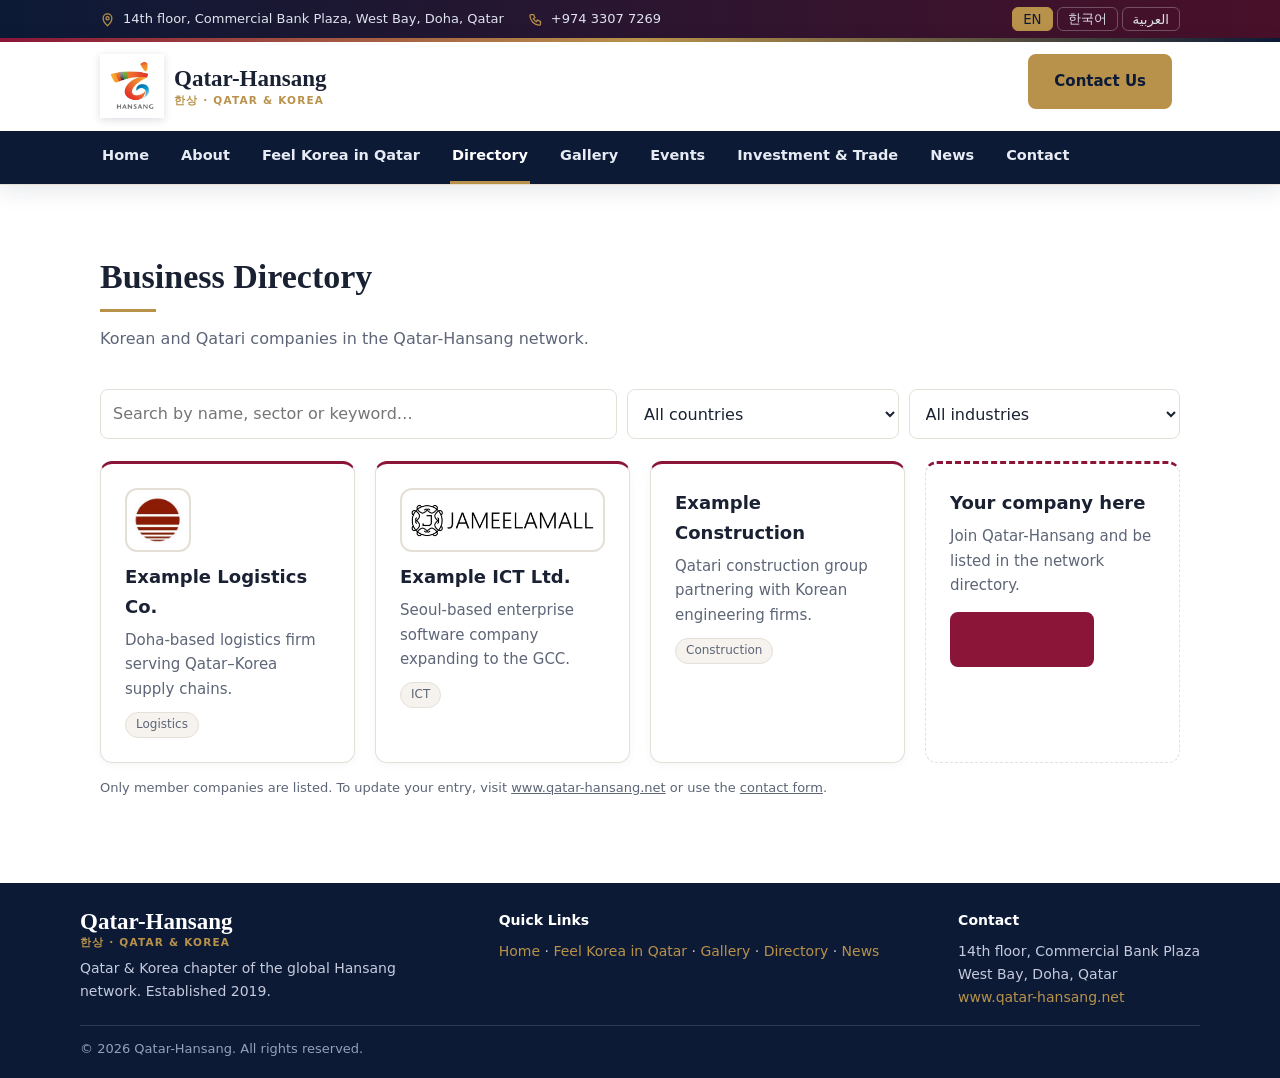
==== directory.html @ 78d310d5 "Add files via upload" ====
<!DOCTYPE html>
<html lang="en" dir="ltr">
<head>
<meta charset="utf-8">
<meta name="viewport" content="width=device-width, initial-scale=1, viewport-fit=cover">
<title>Business Directory | Qatar-Hansang</title>
<meta name="description" content="Business directory of Korean and Qatari companies in the Qatar-Hansang network — searchable by country and industry.">
<link rel="canonical" href="https://qatar-hansang.net/directory.html">
<meta property="og:title" content="Business Directory | Qatar-Hansang">
<meta property="og:url" content="https://qatar-hansang.net/directory.html">
<meta property="og:type" content="website">
<meta name="twitter:card" content="summary_large_image">
<link rel="icon" href="logo.jpg">
<link rel="apple-touch-icon" href="logo.jpg">
<link rel="stylesheet" href="style.css">
</head>
<body>

<!-- ============ SHARED HEADER START ============ -->
<div class="topbar"><div class="tb">
  <div class="tl">
    <span class="ti"><svg width="15" height="15" viewBox="0 0 24 24" fill="none" stroke="currentColor" stroke-width="2" stroke-linecap="round" aria-hidden="true"><path d="M12 22s7-6.2 7-12a7 7 0 1 0-14 0c0 5.8 7 12 7 12z"/><circle cx="12" cy="10" r="2.5"/></svg><span>14th floor, Commercial Bank Plaza, West Bay, Doha, Qatar</span></span>
    <a class="ti" href="tel:+97433077269"><svg width="15" height="15" viewBox="0 0 24 24" fill="none" stroke="currentColor" stroke-width="2" stroke-linecap="round" aria-hidden="true"><path d="M5 4h4l2 5-2.5 1.5a11 11 0 0 0 5 5L15 13l5 2v4a2 2 0 0 1-2 2A16 16 0 0 1 3 6a2 2 0 0 1 2-2z"/></svg><span>+974 3307 7269</span></a>
  </div>
  <div class="lang" role="group" aria-label="Language">
    <button type="button" data-l="en" class="on">EN</button>
    <button type="button" data-l="ko">한국어</button>
    <button type="button" data-l="ar">العربية</button>
  </div>
</div></div>

<header>
  <div class="bar">
    <a class="logo" href="index.html">
      <img class="mark" src="logo.jpg" alt="Hansang logo">
      <span class="lt">Qatar-Hansang<small>한상 · Qatar &amp; Korea</small></span>
    </a>
    <button type="button" class="burger" id="hb" aria-label="Menu" aria-expanded="false">&#9776;</button>
    <a class="btn g hcta" href="index.html#contact">Contact Us</a>
  </div>
  <div class="navrow">
    <nav id="hn">
      <a href="index.html">Home</a>
      <a href="index.html#about">About</a>
      <a href="feel-korea-in-qatar.html">Feel Korea in Qatar</a>
      <a href="directory.html" class="on">Directory</a>
      <a href="gallery.html">Gallery</a>
      <a href="index.html#events">Events</a>
      <a href="index.html#invest">Investment &amp; Trade</a>
      <a href="news.html">News</a>
      <a href="index.html#contact">Contact</a>
    </nav>
  </div>
</header>
<!-- ============ SHARED HEADER END ============ -->

<section id="directory"><div class="wrap">
  <h2>Business Directory</h2>
  <p class="sub">Korean and Qatari companies in the Qatar-Hansang network.</p>

  <div class="controls">
    <input type="search" id="dirSearch" name="q" placeholder="Search by name, sector or keyword…" aria-label="Search directory">
    <select id="dirCountry" name="country" aria-label="Filter by country">
      <option value="">All countries</option>
      <option value="qatar">Qatar</option>
      <option value="korea">Korea</option>
    </select>
    <select id="dirIndustry" name="industry" aria-label="Filter by industry">
      <option value="">All industries</option>
      <option value="construction">Construction</option>
      <option value="energy">Energy</option>
      <option value="logistics">Logistics</option>
      <option value="ict">ICT</option>
      <option value="healthcare">Healthcare</option>
      <option value="food">Food &amp; Hospitality</option>
    </select>
  </div>

  <div class="grid">
    <article class="card member" data-country="qatar" data-industry="logistics">
      <div class="mhead">
        <div class="mlogo img"><img src="company-1.png" alt="Company 1 logo"></div>
        <h3>Example Logistics Co.</h3>
      </div>
      <p>Doha-based logistics firm serving Qatar–Korea supply chains.</p>
      <span class="pill">Logistics</span>
    </article>

    <article class="card member" data-country="korea" data-industry="ict">
      <div class="mhead">
        <div class="mlogo img"><img src="company-2.png" alt="Company 2 logo"></div>
        <h3>Example ICT Ltd.</h3>
      </div>
      <p>Seoul-based enterprise software company expanding to the GCC.</p>
      <span class="pill">ICT</span>
    </article>

    <article class="card member" data-country="qatar" data-industry="construction">
      <div class="mhead">
<h3>Example Construction</h3>
      </div>
      <p>Qatari construction group partnering with Korean engineering firms.</p>
      <span class="pill">Construction</span>
    </article>

    <article class="card invite">
      <h3>Your company here</h3>
      <p>Join Qatar-Hansang and be listed in the network directory.</p>
      <a class="btn" href="index.html#contact" style="margin-top:14px">Contact Us</a>
    </article>
  </div>

  <p class="note">Only member companies are listed. To update your entry, visit <a href="https://www.qatar-hansang.net" target="_blank" rel="noopener">www.qatar-hansang.net</a> or use the <a href="index.html#contact">contact form</a>.</p>
</div></section>

<!-- ============ SHARED FOOTER START ============ -->
<footer>
  <div class="in">
    <div>
      <p class="lt" style="margin:0">Qatar-Hansang<small style="color:var(--gold)">한상 · Qatar &amp; Korea</small></p>
      <p style="margin:8px 0 0;max-width:340px">Qatar &amp; Korea chapter of the global Hansang network. Established 2019.</p>
    </div>
    <div>
      <p style="margin:0 0 8px;color:#fff;font-weight:600">Quick Links</p>
      <p style="margin:0"><a href="index.html">Home</a> · <a href="feel-korea-in-qatar.html">Feel Korea in Qatar</a> · <a href="gallery.html">Gallery</a> · <a href="directory.html">Directory</a> · <a href="news.html">News</a></p>
    </div>
    <div>
      <p style="margin:0 0 8px;color:#fff;font-weight:600">Contact</p>
      <p style="margin:0">14th floor, Commercial Bank Plaza<br>West Bay, Doha, Qatar<br><a href="https://www.qatar-hansang.net" target="_blank" rel="noopener">www.qatar-hansang.net</a></p>
    </div>
  </div>
  <p class="copy">© <span id="yr"></span> Qatar-Hansang. All rights reserved.</p>
</footer>
<script>document.getElementById('yr').textContent=new Date().getFullYear();</script>

<div id="lb" hidden>
  <button type="button" aria-label="Close">×</button>
  <img alt="">
</div>
<script src="script.js" defer></script>
<!-- ============ SHARED FOOTER END ============ -->
</body>
</html>
---- style.css ----
/* =====================================================================
   Qatar-Hansang — Global stylesheet
   ===================================================================== */

/* ---------- Design tokens ---------- */
:root {
  --bg: #fff;
  --alt: #f6f3ee;
  --text: #1a2133;
  --muted: #5d6577;
  --brand: #8a1538;
  --navy: #0c1a36;
  --gold: #b8924a;
  --line: #e4e0d8;
  --card: #fff;
}
@media (prefers-color-scheme: dark) {
  :root:not([data-theme="light"]) {
    --bg: #0e1320;
    --alt: #131a2b;
    --text: #e8ebf3;
    --muted: #a3abbf;
    --brand: #c4405f;
    --navy: #08132a;
    --gold: #d4b06a;
    --line: #263049;
    --card: #18203a;
  }
}
:root[data-theme="dark"] {
  --bg: #0e1320;
  --alt: #131a2b;
  --text: #e8ebf3;
  --muted: #a3abbf;
  --brand: #c4405f;
  --navy: #08132a;
  --gold: #d4b06a;
  --line: #263049;
  --card: #18203a;
}

/* ---------- Base reset ---------- */
*,
*::before,
*::after { box-sizing: border-box; }

html {
  scroll-behavior: smooth;
  scroll-padding-top: 76px;
}

body {
  margin: 0;
  background: var(--bg);
  color: var(--text);
  font: 16px/1.65 system-ui, -apple-system, "Segoe UI", "Noto Sans KR",
        "Malgun Gothic", "Noto Sans Arabic", Tahoma, Roboto, sans-serif;
  padding-top: env(safe-area-inset-top, 0px);
  padding-bottom: env(safe-area-inset-bottom, 0px);
}

a { color: inherit; }

h1, h2 {
  font-family: Georgia, "Times New Roman", serif;
  font-weight: 700;
}

/* ---------- Top bar ---------- */
.topbar {
  background: linear-gradient(90deg, var(--navy), #4a1029);
  color: #dfe3ee;
  font-size: 13px;
}
.tb {
  max-width: 1120px;
  margin: auto;
  padding: 7px 20px;
  display: flex;
  justify-content: space-between;
  align-items: center;
  gap: 14px;
  flex-wrap: wrap;
}
.tl { display: flex; gap: 24px; flex-wrap: wrap; }
.ti {
  display: inline-flex;
  gap: 8px;
  align-items: center;
  color: #dfe3ee;
  text-decoration: none;
}
.ti svg { color: var(--gold); flex-shrink: 0; }
a.ti:hover { color: #fff; }

/* ---------- Header / nav ---------- */
header {
  position: sticky;
  top: env(safe-area-inset-top, 0px);
  z-index: 20;
  background: var(--bg);
  border-bottom: 1px solid var(--line);
  box-shadow: 0 6px 22px rgba(12, 26, 54, 0.1);
}
header::before {
  content: "";
  display: block;
  height: 4px;
  background: linear-gradient(90deg, var(--brand), var(--gold), var(--navy));
}

.bar {
  max-width: 1120px;
  margin: auto;
  padding: 12px 20px;
  display: flex;
  align-items: center;
  justify-content: space-between;
  gap: 26px;
}
.logo {
  display: flex;
  align-items: center;
  gap: 10px;
  text-decoration: none;
  flex-shrink: 0;
}
.bar .mark { height: 64px; width: 64px; box-shadow: 0 2px 8px rgba(12, 26, 54, 0.15); }

.lt {
  font-family: Georgia, serif;
  font-weight: 700;
  font-size: 23px;
  line-height: 1.1;
  color: var(--text);
}
.lt small {
  display: block;
  font-family: system-ui, sans-serif;
  font-size: 10.5px;
  font-weight: 600;
  letter-spacing: 1.2px;
  text-transform: uppercase;
  color: var(--gold);
  margin-top: 3px;
}

.burger {
  display: none;
  margin-left: auto;
  background: none;
  border: 1px solid var(--line);
  border-radius: 8px;
  padding: 6px 11px;
  color: var(--text);
  font-size: 22px;
  cursor: pointer;
  line-height: 1;
}

.hcta {
  margin: 0;
  padding: 10px 20px;
  font-size: 14px;
  white-space: nowrap;
  flex-shrink: 0;
}

/* Nav row (below the logo bar) */
.navrow { background: var(--navy); }
.navrow nav {
  max-width: 1120px;
  margin: auto;
  padding: 0 20px;
  display: flex;
  justify-content: flex-start;
  gap: 28px;
  flex: none;
  position: static;
}
.navrow nav a {
  color: #e6ebf4;
  padding: 13px 2px;
  border-bottom: 3px solid transparent;
  text-decoration: none;
  font-size: 14.5px;
  font-weight: 600;
  white-space: nowrap;
}
.navrow nav a:hover,
.navrow nav a.on { color: #fff; border-color: var(--gold); }

/* Language switcher */
.lang { display: flex; gap: 4px; flex-shrink: 0; }
.lang button {
  border: 1px solid #ffffff44;
  background: transparent;
  color: #dfe3ee;
  border-radius: 6px;
  padding: 2px 10px;
  font: 600 12px inherit;
  font-family: inherit;
  cursor: pointer;
}
.lang button.on {
  background: var(--gold);
  border-color: var(--gold);
  color: #0c1a36;
}

/* ---------- Hero ---------- */
.hero {
  position: relative;
  overflow: hidden;
  color: #fff;
  background: #0c1a36;
}
.slides,
.slide,
.shade { position: absolute; inset: 0; }
.slide {
  background-size: cover;
  background-position: center;
  opacity: 0;
  transition: opacity 1.2s ease;
}
.slide.on { opacity: 1; }
.shade {
  background: linear-gradient(
    100deg,
    rgba(8, 19, 42, 0.93) 0%,
    rgba(8, 19, 42, 0.72) 55%,
    rgba(138, 21, 56, 0.38) 100%
  );
}
[dir="rtl"] .shade { transform: scaleX(-1); }

.hero .wrap {
  position: relative;
  z-index: 1;
  padding: 120px 20px 96px;
}

.dots {
  position: absolute;
  bottom: 18px;
  left: 50%;
  transform: translateX(-50%);
  display: flex;
  gap: 8px;
  z-index: 2;
}
.dots button {
  width: 10px;
  height: 10px;
  padding: 0;
  border-radius: 50%;
  border: 0;
  background: #ffffff66;
  cursor: pointer;
}
.dots button.on {
  background: var(--gold);
  width: 26px;
  border-radius: 6px;
}

/* ---------- Generic layout ---------- */
.wrap {
  max-width: 1120px;
  margin: auto;
  padding: 72px 20px;
}
.eyebrow {
  margin: 0 0 14px;
  font-size: 13px;
  font-weight: 600;
  letter-spacing: 2px;
  text-transform: uppercase;
  color: var(--gold);
}
.hero h1 {
  font-size: clamp(34px, 5.2vw, 58px);
  line-height: 1.1;
  margin: 0 0 18px;
  max-width: 760px;
}
.hero p.lead {
  max-width: 600px;
  color: #dfe3ee;
  font-size: 18px;
  margin: 0;
}
.tags { display: flex; flex-wrap: wrap; gap: 8px; margin: 22px 0 30px; }
.tags span {
  border: 1px solid #ffffff59;
  border-radius: 99px;
  padding: 4px 16px;
  font-size: 14px;
  background: #ffffff14;
}

section:nth-of-type(even) { background: var(--alt); }
h2 {
  font-size: 34px;
  margin: 0 0 10px;
  line-height: 1.2;
}
h2::after {
  content: "";
  display: block;
  width: 56px;
  height: 3px;
  background: var(--gold);
  margin-top: 12px;
}
.sub {
  color: var(--muted);
  margin: 14px 0 36px;
  max-width: 660px;
}
h3 { margin: 0 0 6px; font-size: 18px; }

/* ---------- Buttons ---------- */
.btn {
  display: inline-block;
  padding: 13px 24px;
  border-radius: 8px;
  font-weight: 600;
  text-decoration: none;
  border: 2px solid var(--brand);
  background: var(--brand);
  color: #fff;
  cursor: pointer;
  font-size: 15px;
  font-family: inherit;
  margin: 0 8px 10px 0;
  transition: 0.2s;
}
.btn:hover { transform: translateY(-1px); box-shadow: 0 6px 16px rgba(0, 0, 0, 0.2); }
.btn.g { background: var(--gold); border-color: var(--gold); color: #0c1a36; }
.btn.o { background: transparent; border-color: #ffffffb3; }

/* ---------- Cards & grids ---------- */
.grid {
  display: grid;
  grid-template-columns: repeat(auto-fit, minmax(250px, 1fr));
  gap: 20px;
}
.card {
  background: var(--card);
  border: 1px solid var(--line);
  border-radius: 12px;
  padding: 24px;
  border-top: 3px solid var(--brand);
  box-shadow: 0 2px 10px rgba(12, 26, 54, 0.04);
}
.card p { margin: 0; color: var(--muted); font-size: 15px; }
.card a { color: var(--brand); font-weight: 600; }
.pill {
  display: inline-block;
  font-size: 12px;
  padding: 2px 10px;
  border-radius: 99px;
  background: var(--alt);
  border: 1px solid var(--line);
  color: var(--muted);
  margin-top: 10px;
}
.date {
  color: var(--brand);
  font-weight: 700;
  font-size: 13px;
  text-transform: uppercase;
  letter-spacing: 0.5px;
}

.two {
  display: grid;
  grid-template-columns: repeat(auto-fit, minmax(280px, 1fr));
  gap: 32px;
}

/* ---------- Chair (leadership highlight) ---------- */
.chair {
  display: flex;
  gap: 32px;
  align-items: center;
  background: linear-gradient(135deg, #8a1538, #5c0d25);
  color: #fff;
  border-radius: 20px;
  padding: 36px;
  width: 100%;
}
.chair h3 {
  font-family: Georgia, serif;
  font-size: 32px;
  color: #fff;
  margin: 0 0 8px;
}
.chair p { margin: 0; color: #d5d9e6; font-size: 15px; max-width: 480px; }
.avatar { width: 104px; height: 104px; border-radius: 50%; object-fit: cover; border: 3px solid var(--gold); flex-shrink: 0; }
.avatar.big { width: 150px; height: 150px; border: 4px solid var(--gold); box-shadow: 0 0 0 6px #ffffff1a; }

/* ---------- Photo album ---------- */
.album {
  display: grid;
  grid-template-columns: repeat(auto-fill, minmax(210px, 1fr));
  gap: 14px;
}
.album figure {
  margin: 0;
  position: relative;
  overflow: hidden;
  border-radius: 12px;
  border: 1px solid var(--line);
  cursor: zoom-in;
  background: var(--navy);
}
.album img {
  width: 100%;
  aspect-ratio: 4 / 5;
  object-fit: cover;
  object-position: top;
  display: block;
  transition: transform 0.35s;
}
.album figure:hover img { transform: scale(1.05); }
.album figcaption {
  position: absolute;
  left: 0;
  right: 0;
  bottom: 0;
  padding: 26px 12px 10px;
  background: linear-gradient(transparent, rgba(8, 19, 42, 0.9));
  color: #fff;
  font-size: 13px;
}

.albumwrap {
  margin-top: 24px;
  background: linear-gradient(135deg, #8a1538, #5c0d25);
  border-radius: 20px;
  padding: 36px;
  color: #fff;
  width: 100%;
}
.albumwrap h3 { font-family: Georgia, serif; font-size: 28px; color: #fff; margin: 0; }
.albumwrap h3::after {
  content: "";
  display: block;
  width: 56px;
  height: 3px;
  background: var(--gold);
  margin-top: 10px;
}
.alsub { color: #c5cbdc; margin: 14px 0 26px; max-width: 640px; font-size: 15px; }
.albumwrap .album { grid-template-columns: repeat(auto-fit, minmax(200px, 1fr)); gap: 18px; }
.albumwrap .album figure {
  background: #fff;
  padding: 8px 8px 0;
  border-radius: 6px;
  border: 0;
  box-shadow: 0 8px 22px rgba(0, 0, 0, 0.35);
  transition: transform 0.25s;
}
.albumwrap .album figure:hover { transform: translateY(-4px) rotate(-0.6deg); }
.albumwrap .album figcaption {
  position: static;
  background: none;
  color: #1a2133;
  padding: 10px 4px 12px;
  font-size: 13px;
}
.albumwrap .album img { border-radius: 3px; }

/* ---------- Lightbox ---------- */
#lb {
  position: fixed;
  inset: 0;
  z-index: 100;
  background: rgba(5, 10, 25, 0.92);
  display: flex;
  align-items: center;
  justify-content: center;
  padding: 24px;
  cursor: zoom-out;
}
#lb[hidden] { display: none; }
#lb img { max-width: 100%; max-height: 100%; border-radius: 8px; }
#lb button {
  position: absolute;
  top: calc(14px + env(safe-area-inset-top, 0px));
  right: 18px;
  background: none;
  border: 0;
  color: #fff;
  font-size: 38px;
  cursor: pointer;
  line-height: 1;
}
#lb.single { display: block; overflow: auto; padding: 16px; }
#lb.single[hidden] { display: none; }
#lb.single img { width: 1500px; max-width: none; display: block; margin: 40px auto 16px; border-radius: 6px; }
#lb.single .nav { display: none; }
#lb.single button { position: fixed; }
#lb .nav { position: absolute; top: 50%; transform: translateY(-50%); font-size: 56px; padding: 0 14px; }

/* ---------- Forms ---------- */
input,
select,
textarea {
  font: inherit;
  padding: 11px 12px;
  border: 1px solid var(--line);
  border-radius: 8px;
  background: var(--card);
  color: var(--text);
  width: 100%;
}
form label { display: block; font-size: 14px; font-weight: 600; margin: 12px 0 4px; }
.controls { display: flex; flex-wrap: wrap; gap: 10px; margin-bottom: 22px; }
.controls input { flex: 2; min-width: 200px; }
.controls select { flex: 1; min-width: 150px; }

/* Contact box */
.contactbox {
  display: grid;
  grid-template-columns: 1.4fr 1fr;
  border: 2px solid var(--brand);
  border-radius: 16px;
  overflow: hidden;
  background: var(--card);
  box-shadow: 0 12px 34px rgba(12, 26, 54, 0.12);
}
.cform { padding: 34px; }
.cform label { margin: 8px 0 3px; }
.cform .note { margin: 0 0 4px !important; }
.cinfo {
  background: var(--navy);
  color: #dfe3ee;
  padding: 34px;
  border-left: 4px solid var(--gold);
}
[dir="rtl"] .cinfo { border-left: 0; border-right: 4px solid var(--gold); }
.cinfo h3 { margin-bottom: 8px !important; }
.ci {
  display: flex;
  gap: 14px;
  padding: 10px 0;
  border-top: 1px solid #ffffff26;
  font-size: 15px;
}
.ci b {
  display: block;
  color: var(--gold);
  font-size: 12px;
  letter-spacing: 1.2px;
  text-transform: uppercase;
  margin-bottom: 3px;
}
.ci svg { flex-shrink: 0; margin-top: 2px; }

/* Map */
.mapbox {
  margin-top: 28px;
  border: 2px solid var(--brand);
  border-radius: 16px;
  overflow: hidden;
  background: var(--card);
}
.mapbox iframe { width: 100%; height: 340px; border: 0; display: block; }
.mapbar {
  display: flex;
  justify-content: space-between;
  gap: 12px;
  flex-wrap: wrap;
  padding: 12px 18px;
  border-top: 2px solid var(--brand);
  font-size: 14px;
  font-weight: 600;
}
.mapbar a { color: var(--brand); text-decoration: none; }
#contact .wrap { padding: 44px 20px; }
#contact .sub { margin: 10px 0 22px; }
#mm { height: 76px; min-height: 0; }

/* ---------- Apply (membership) ---------- */
.apply {
  margin-top: 40px;
  max-width: 700px;
  background: var(--card);
  border: 2px solid var(--brand);
  border-radius: 16px;
  padding: 32px;
  box-shadow: 0 10px 30px rgba(12, 26, 54, 0.08);
}
.step { display: flex; gap: 18px; padding-bottom: 26px; position: relative; }
.step:not(:last-child)::before {
  content: "";
  position: absolute;
  left: 17px;
  top: 40px;
  bottom: 6px;
  width: 2px;
  background: var(--line);
}
[dir="rtl"] .step:not(:last-child)::before { left: auto; right: 17px; }
.num {
  width: 36px;
  height: 36px;
  border-radius: 50%;
  background: var(--brand);
  color: #fff;
  display: flex;
  align-items: center;
  justify-content: center;
  font-weight: 700;
  flex-shrink: 0;
}
.step > div { flex: 1; min-width: 0; }
.step h4 { margin: 7px 0 6px; font-size: 17px; }
.radios { display: flex; gap: 10px; flex-wrap: wrap; }
.rc {
  flex: 1;
  min-width: 140px;
  border: 1px solid var(--line);
  border-radius: 10px;
  padding: 12px 14px;
  cursor: pointer;
  display: flex;
  gap: 10px;
  align-items: center;
  font-weight: 600;
  margin: 0;
}
.rc input { width: auto; margin: 0; }

/* Two-column apply row */
.apply2 {
  margin-top: 40px;
  border: 2px solid var(--brand);
  border-radius: 16px;
  background: var(--card);
  padding: 22px 26px;
  display: grid;
  grid-template-columns: minmax(200px, 1fr) 3fr;
  gap: 24px;
  align-items: center;
  box-shadow: 0 8px 24px rgba(12, 26, 54, 0.08);
}
.row {
  display: grid;
  grid-template-columns: 1.2fr 1.4fr 1.2fr 0.9fr auto;
  gap: 10px;
  align-items: center;
}
.row .btn { margin: 0; }

/* ---------- Member cards (directory) ---------- */
.member .mhead {
  display: flex;
  gap: 14px;
  align-items: center;
  flex-direction: column;
  align-items: flex-start;
  gap: 10px;
}
.mlogo {
  width: 60px;
  height: 60px;
  border-radius: 12px;
  background: var(--navy);
  color: var(--gold);
  display: flex;
  align-items: center;
  justify-content: center;
  font-family: Georgia, serif;
  font-weight: 700;
  font-size: 22px;
  overflow: hidden;
  flex-shrink: 0;
  border: 2px solid var(--gold);
}
.mlogo img { width: 100%; height: 100%; object-fit: contain; background: #fff; }
.mlogo.img {
  width: auto;
  height: 64px;
  min-width: 64px;
  max-width: 100%;
  padding: 4px;
  background: #fff;
  border-color: var(--line);
}
.mlogo.img img { height: 100%; width: auto; max-width: 100%; object-fit: contain; padding: 3px; }

/* Invite card (directory) */
.invite {
  border-style: dashed;
  border-top-style: dashed;
  background: transparent;
  box-shadow: none;
}

/* Hide members filtered out */
.member[hidden] { display: none !important; }

/* ---------- Footer ---------- */
footer {
  background: var(--navy);
  color: #c5cbdc;
  padding: 26px 20px 18px;
  font-size: 14px;
}
footer .in {
  max-width: 1120px;
  margin: auto;
  display: flex;
  flex-wrap: wrap;
  gap: 28px;
  justify-content: space-between;
}
footer .lt { color: #fff; }
footer a { color: var(--gold); text-decoration: none; }
footer .copy {
  max-width: 1120px;
  margin: 16px auto 0;
  padding-top: 12px;
  border-top: 1px solid #ffffff22;
  font-size: 13px;
  color: #94a0bb;
}
footer .mark {
  background: #fff;
  border-radius: 12px;
  padding: 4px;
  height: 56px;
  width: 56px;
  object-fit: contain;
}

/* ---------- Key-facility map (footer block) ---------- */
.fk { margin-top: 56px; padding-top: 40px; border-top: 2px solid var(--line); }
.fkh { font-family: Georgia, serif; font-size: 28px; margin: 0; color: var(--navy); }
@media (prefers-color-scheme: dark) { .fkh { color: #fff; } }
.fkh::after {
  content: "";
  display: block;
  width: 56px;
  height: 3px;
  background: var(--gold);
  margin-top: 10px;
}
.fkmap {
  margin: 0 0 24px;
  border: 2px solid var(--brand);
  border-radius: 16px;
  overflow: hidden;
  background: var(--card);
  box-shadow: 0 10px 28px rgba(12, 26, 54, 0.12);
}
.fkmap img { width: 100%; display: block; cursor: zoom-in; max-height: 620px; object-fit: cover; object-position: top; }
.fkmap figcaption {
  display: flex;
  justify-content: space-between;
  align-items: center;
  gap: 12px;
  flex-wrap: wrap;
  padding: 12px 18px;
  border-top: 2px solid var(--brand);
  font-size: 14px;
  font-weight: 600;
}
.fkmap .btn { margin: 0; padding: 8px 16px; font-size: 13px; }

.chips { display: flex; flex-wrap: wrap; gap: 8px; margin-bottom: 20px; }
.chip2 {
  border: 1px solid var(--line);
  background: var(--card);
  color: var(--text);
  border-radius: 99px;
  padding: 6px 14px;
  font: 600 13px inherit;
  font-family: inherit;
  cursor: pointer;
  display: inline-flex;
  gap: 7px;
  align-items: center;
}
.chip2 i { width: 10px; height: 10px; border-radius: 50%; display: inline-block; }
.chip2.on { background: var(--brand); border-color: var(--brand); color: #fff; }

.fkgrid { grid-template-columns: repeat(2, 1fr) !important; gap: 14px; }
.fi {
  display: flex;
  gap: 14px;
  align-items: flex-start;
  background: var(--card);
  border: 1px solid var(--line);
  border-radius: 12px;
  padding: 14px 16px;
  border-top: 3px solid var(--brand);
}
.fi .ft { flex: 1; min-width: 0; }
.fi h4 { margin: 0; font-size: 15.5px; line-height: 1.3; }
.fi .ko { color: var(--muted); font-size: 13.5px; }
.fi .nt { font-size: 12.5px; color: var(--brand); font-weight: 600; margin-top: 2px; }
.fi a.fl { display: inline-block; margin-top: 6px; font-size: 13px; font-weight: 700; color: var(--brand); }
.fi a.qr { flex-shrink: 0; display: block; margin-inline-start: auto; }
.fi .qr img { width: 84px; height: 84px; display: block; background: #fff; border: 1px solid var(--line); border-radius: 8px; image-rendering: pixelated; }

.fn {
  width: 34px;
  height: 34px;
  border-radius: 50%;
  color: #fff;
  font-weight: 700;
  font-size: 14px;
  display: flex;
  align-items: center;
  justify-content: center;
  flex-shrink: 0;
}

/* ---------- Misc ---------- */
.note { font-size: 13px; color: var(--muted); margin-top: 14px; }
ul.clean { padding-left: 18px; margin: 8px 0 0; color: var(--muted); }

/* ---------- Responsive ---------- */
@media (max-width: 1000px) {
  .burger { display: block; }
  .hcta { display: none; }
  .bar { flex-wrap: wrap; }
  .navrow nav {
    display: none;
    flex-direction: column;
    gap: 0;
    padding: 6px 20px 10px;
    border: 0;
  }
  .navrow nav.open { display: flex; }
  .navrow nav a { padding: 12px 0; border-bottom: 1px solid #ffffff22; }
}
@media (min-width: 1001px) { .burger { display: none; } }
@media (max-width: 900px) {
  .apply2 { grid-template-columns: 1fr; }
  .row { grid-template-columns: 1fr 1fr; }
  .row .btn { grid-column: 1 / -1; }
}
@media (max-width: 760px) {
  .contactbox { grid-template-columns: 1fr; }
  .cinfo { border-left: 0; border-top: 4px solid var(--gold); }
  [dir="rtl"] .cinfo { border-right: 0; }
  .apply { padding: 22px; }
  .fkgrid { grid-template-columns: 1fr !important; }
}
@media (max-width: 820px) {
  .bar { flex-wrap: wrap; }
}
@media (max-width: 560px) {
  .chair { flex-direction: column; text-align: center; padding: 26px; }
  .row { grid-template-columns: 1fr; }
  .albumwrap { padding: 24px 18px; }
  .tl { gap: 6px 16px; font-size: 12px; }
}
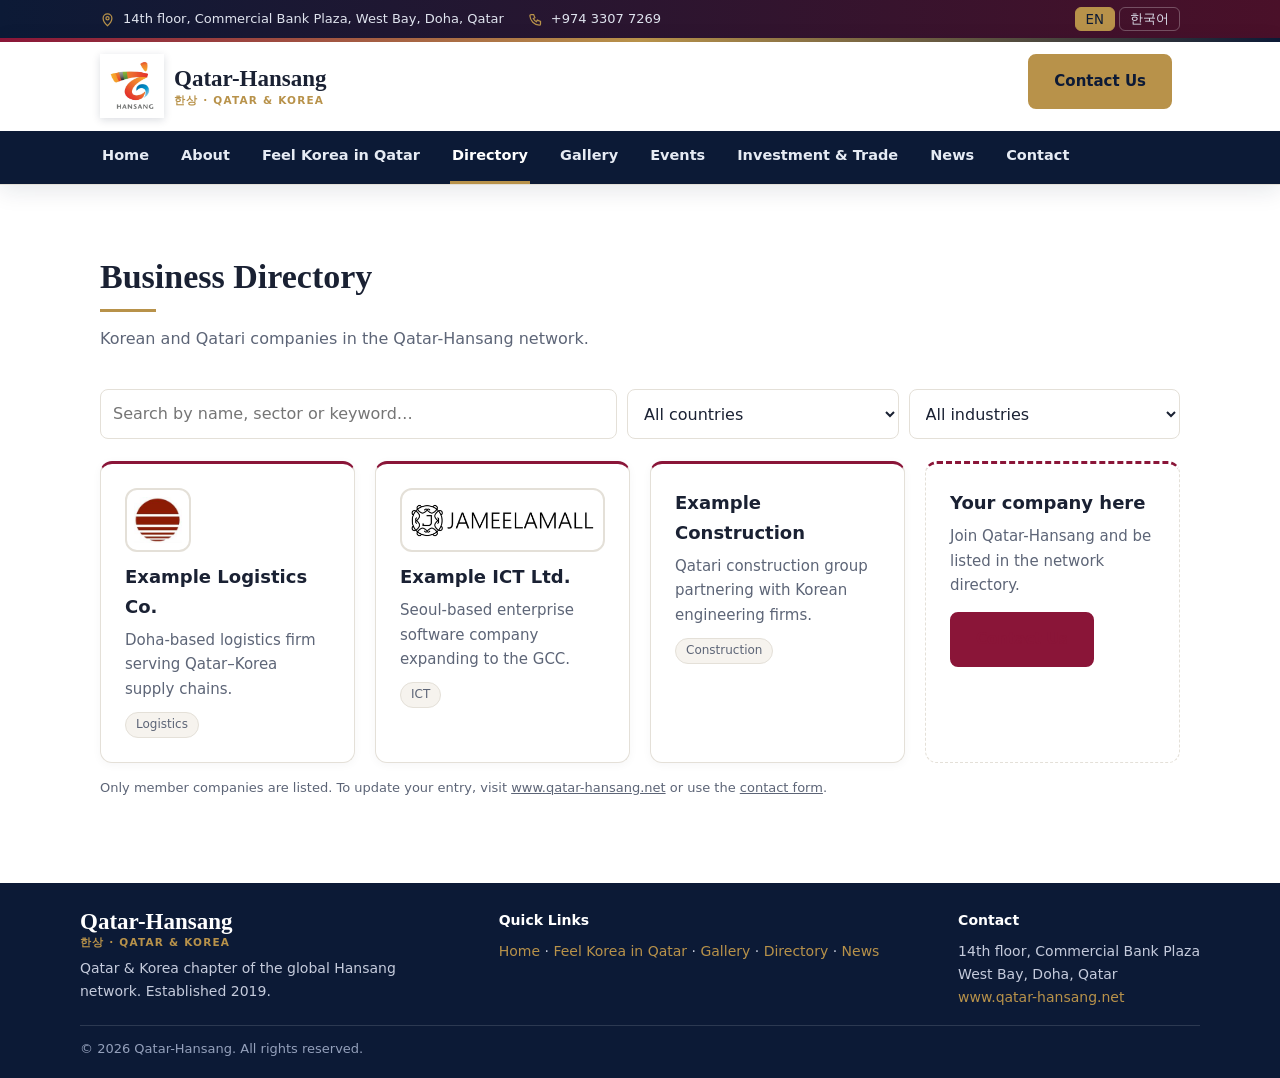
==== commit 45b2dda5: "Update directory.html" ====
--- a/directory.html
+++ b/directory.html
@@ -25,7 +25,6 @@
   <div class="lang" role="group" aria-label="Language">
     <button type="button" data-l="en" class="on">EN</button>
     <button type="button" data-l="ko">한국어</button>
-    <button type="button" data-l="ar">العربية</button>
   </div>
 </div></div>
 
@@ -96,7 +95,7 @@
     </article>
 
     <article class="card member" data-country="qatar" data-industry="construction">
-      <div class="mhead">
+      <div class="mhead">
 <h3>Example Construction</h3>
       </div>
       <p>Qatari construction group partnering with Korean engineering firms.</p>
@@ -137,7 +136,9 @@
   <button type="button" aria-label="Close">×</button>
   <img alt="">
 </div>
+<script src="lang/i18n.js"></script>
+<script src="lang/i18n-init.js"></script>
 <script src="script.js" defer></script>
 <!-- ============ SHARED FOOTER END ============ -->
 </body>
-</html>+</html>
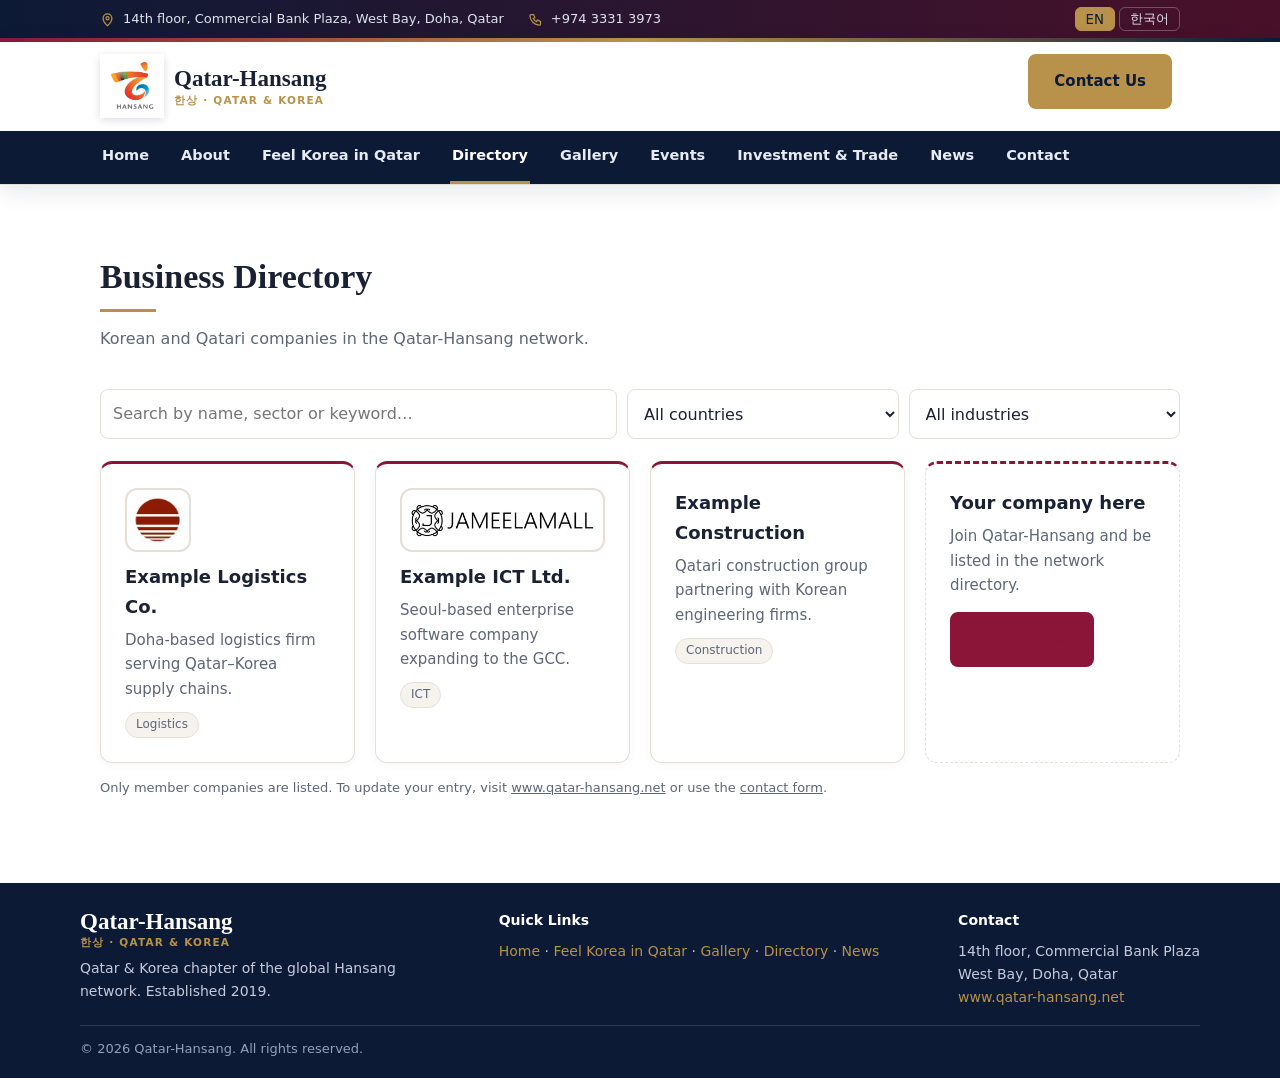
==== commit 8f4f00e2: "Update directory.html" ====
--- a/directory.html
+++ b/directory.html
@@ -20,7 +20,7 @@
 <div class="topbar"><div class="tb">
   <div class="tl">
     <span class="ti"><svg width="15" height="15" viewBox="0 0 24 24" fill="none" stroke="currentColor" stroke-width="2" stroke-linecap="round" aria-hidden="true"><path d="M12 22s7-6.2 7-12a7 7 0 1 0-14 0c0 5.8 7 12 7 12z"/><circle cx="12" cy="10" r="2.5"/></svg><span>14th floor, Commercial Bank Plaza, West Bay, Doha, Qatar</span></span>
-    <a class="ti" href="tel:+97433077269"><svg width="15" height="15" viewBox="0 0 24 24" fill="none" stroke="currentColor" stroke-width="2" stroke-linecap="round" aria-hidden="true"><path d="M5 4h4l2 5-2.5 1.5a11 11 0 0 0 5 5L15 13l5 2v4a2 2 0 0 1-2 2A16 16 0 0 1 3 6a2 2 0 0 1 2-2z"/></svg><span>+974 3307 7269</span></a>
+    <a class="ti" href="tel:+97433077269"><svg width="15" height="15" viewBox="0 0 24 24" fill="none" stroke="currentColor" stroke-width="2" stroke-linecap="round" aria-hidden="true"><path d="M5 4h4l2 5-2.5 1.5a11 11 0 0 0 5 5L15 13l5 2v4a2 2 0 0 1-2 2A16 16 0 0 1 3 6a2 2 0 0 1 2-2z"/></svg><span>+974 3331 3973</span></a>
   </div>
   <div class="lang" role="group" aria-label="Language">
     <button type="button" data-l="en" class="on">EN</button>
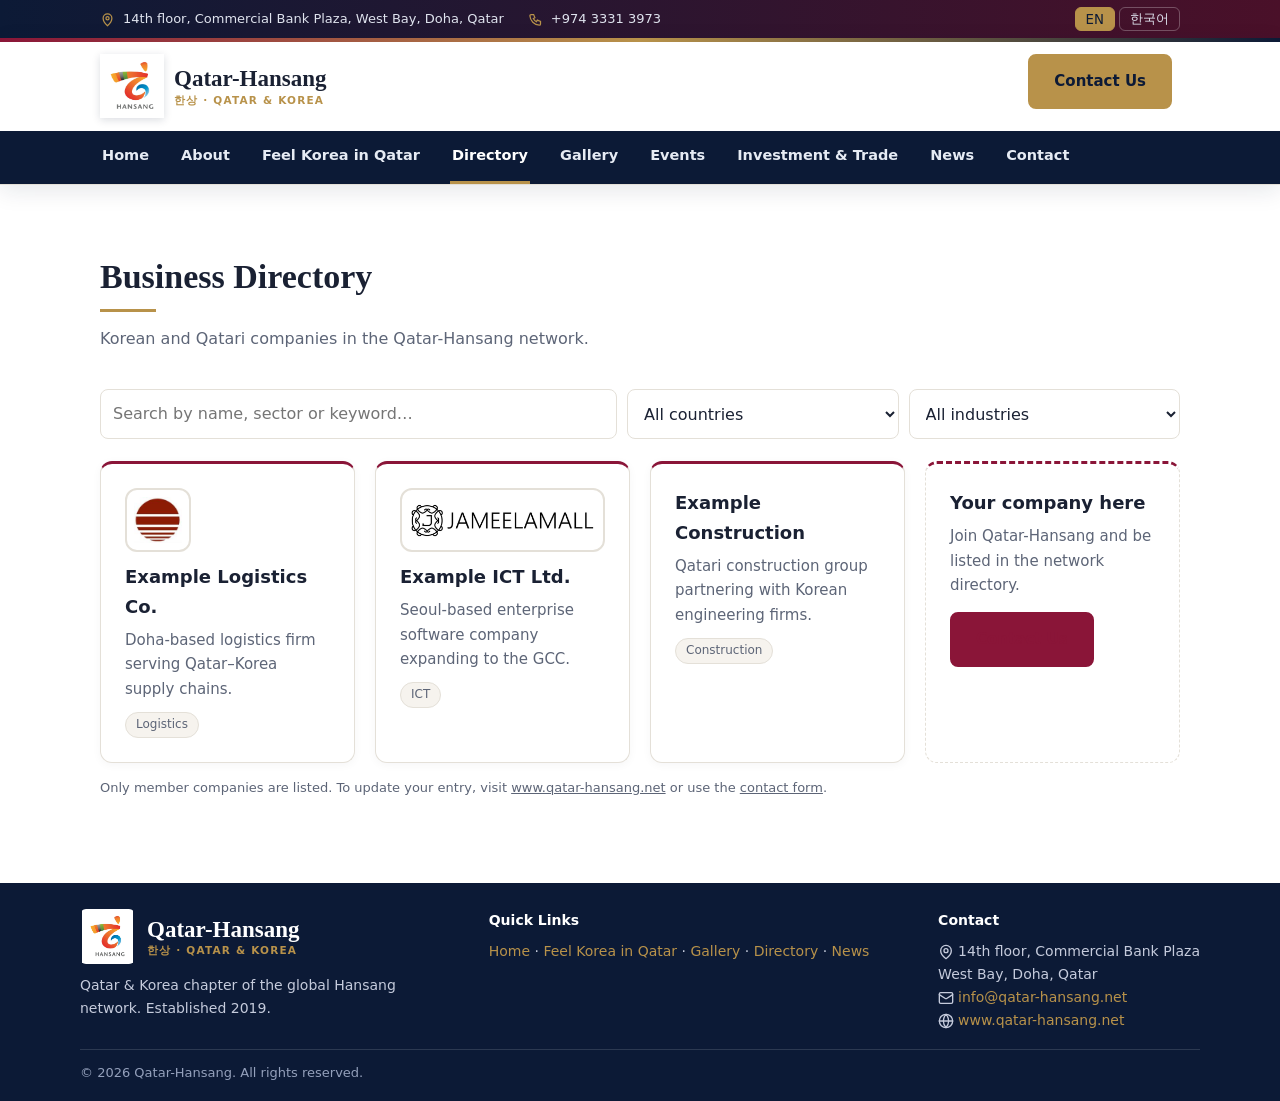
==== commit 52d30389: "Update directory.html" ====
--- a/directory.html
+++ b/directory.html
@@ -1,5 +1,5 @@
 <!DOCTYPE html>
-<html lang="en" dir="ltr">
+<html lang="en" dir="ltr" translate="no">
 <head>
 <meta charset="utf-8">
 <meta name="viewport" content="width=device-width, initial-scale=1, viewport-fit=cover">
@@ -115,17 +115,33 @@
 <!-- ============ SHARED FOOTER START ============ -->
 <footer>
   <div class="in">
-    <div>
-      <p class="lt" style="margin:0">Qatar-Hansang<small style="color:var(--gold)">한상 · Qatar &amp; Korea</small></p>
-      <p style="margin:8px 0 0;max-width:340px">Qatar &amp; Korea chapter of the global Hansang network. Established 2019.</p>
-    </div>
+    
+<div>
+  <div style="display:flex;align-items:center;gap:12px;margin-bottom:10px">
+    <img src="logo.jpg"
+         alt="Qatar-Hansang Logo"
+         style="width:55px;height:55px;object-fit:contain;border-radius:6px;">
+    <p class="lt" style="margin:0">
+      Qatar-Hansang
+      <small style="color:var(--gold)">한상 · Qatar &amp; Korea</small>
+    </p>
+  </div>
+  <p style="margin:8px 0 0;max-width:340px">
+    Qatar &amp; Korea chapter of the global Hansang network. Established 2019.
+  </p>
+</div>
+
     <div>
       <p style="margin:0 0 8px;color:#fff;font-weight:600">Quick Links</p>
       <p style="margin:0"><a href="index.html">Home</a> · <a href="feel-korea-in-qatar.html">Feel Korea in Qatar</a> · <a href="gallery.html">Gallery</a> · <a href="directory.html">Directory</a> · <a href="news.html">News</a></p>
     </div>
     <div>
       <p style="margin:0 0 8px;color:#fff;font-weight:600">Contact</p>
-      <p style="margin:0">14th floor, Commercial Bank Plaza<br>West Bay, Doha, Qatar<br><a href="https://www.qatar-hansang.net" target="_blank" rel="noopener">www.qatar-hansang.net</a></p>
+      <p style="margin:0">
+        <span class="contact-item"><svg width="16" height="16" viewBox="0 0 24 24" fill="none" stroke="currentColor" stroke-width="2" stroke-linecap="round" stroke-linejoin="round" style="vertical-align:middle;margin-right:4px"><path d="M20 10c0 6-8 12-8 12s-8-6-8-12a8 8 0 0 1 16 0Z"/><circle cx="12" cy="10" r="3"/></svg>14th floor, Commercial Bank Plaza<br>West Bay, Doha, Qatar</span><br>
+        <span class="contact-item"><svg width="16" height="16" viewBox="0 0 24 24" fill="none" stroke="currentColor" stroke-width="2" stroke-linecap="round" stroke-linejoin="round" style="vertical-align:middle;margin-right:4px"><rect x="2" y="4" width="20" height="16" rx="2"/><path d="m22 7-8.97 5.7a1.94 1.94 0 0 1-2.06 0L2 7"/></svg><a href="mailto:info@qatar-hansang.net">info@qatar-hansang.net</a></span><br>
+        <span class="contact-item"><svg width="16" height="16" viewBox="0 0 24 24" fill="none" stroke="currentColor" stroke-width="2" stroke-linecap="round" stroke-linejoin="round" style="vertical-align:middle;margin-right:4px"><circle cx="12" cy="12" r="10"/><path d="M2 12h20"/><path d="M12 2a15.3 15.3 0 0 1 4 10 15.3 15.3 0 0 1-4 10 15.3 15.3 0 0 1-4-10 15.3 15.3 0 0 1 4-10z"/></svg><a href="https://www.qatar-hansang.net" target="_blank" rel="noopener">www.qatar-hansang.net</a></span>
+      </p>
     </div>
   </div>
   <p class="copy">© <span id="yr"></span> Qatar-Hansang. All rights reserved.</p>
@@ -136,8 +152,8 @@
   <button type="button" aria-label="Close">×</button>
   <img alt="">
 </div>
-<script src="lang/i18n.js"></script>
-<script src="lang/i18n-init.js"></script>
+<script src="i18n.js"></script>
+<script src="i18n-init.js"></script>
 <script src="script.js" defer></script>
 <!-- ============ SHARED FOOTER END ============ -->
 </body>
